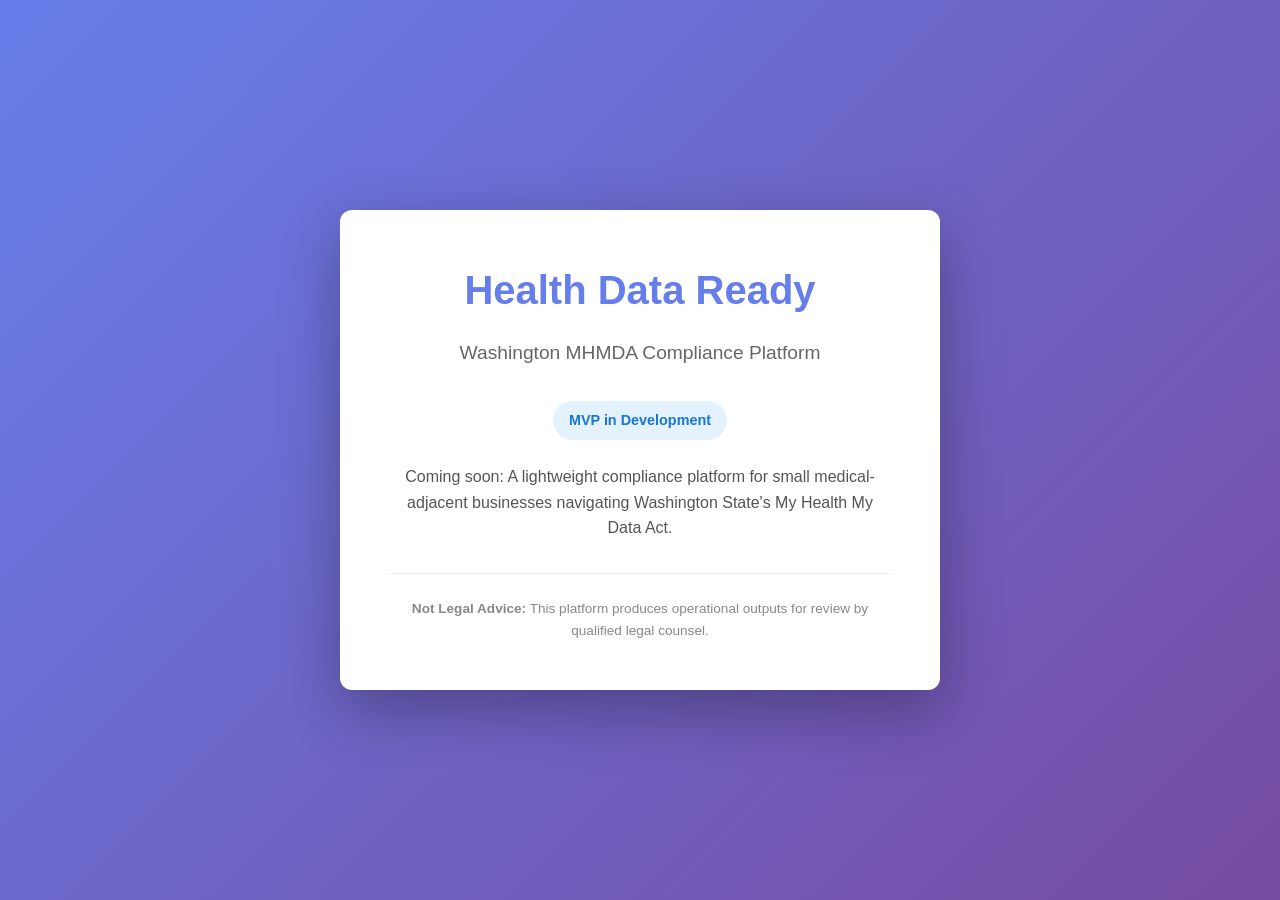
==== index.html @ f65fd146 "Initial commit: placeholder page and project scaffold" ====
<!DOCTYPE html>
<html lang="en">
<head>
    <meta charset="UTF-8">
    <meta name="viewport" content="width=device-width, initial-scale=1.0">
    <title>Health Data Ready</title>
    <style>
        * {
            margin: 0;
            padding: 0;
            box-sizing: border-box;
        }
        body {
            font-family: -apple-system, BlinkMacSystemFont, 'Segoe UI', Roboto, Oxygen, Ubuntu, sans-serif;
            line-height: 1.6;
            color: #333;
            min-height: 100vh;
            display: flex;
            flex-direction: column;
            align-items: center;
            justify-content: center;
            padding: 2rem;
            background: linear-gradient(135deg, #667eea 0%, #764ba2 100%);
        }
        .container {
            max-width: 600px;
            text-align: center;
            background: white;
            padding: 3rem;
            border-radius: 12px;
            box-shadow: 0 20px 60px rgba(0, 0, 0, 0.3);
        }
        h1 {
            font-size: 2.5rem;
            margin-bottom: 1rem;
            color: #667eea;
        }
        .tagline {
            font-size: 1.2rem;
            color: #666;
            margin-bottom: 2rem;
        }
        .status {
            display: inline-block;
            background: #e3f2fd;
            color: #1976d2;
            padding: 0.5rem 1rem;
            border-radius: 20px;
            font-size: 0.9rem;
            font-weight: 600;
            margin-bottom: 1.5rem;
        }
        p {
            color: #555;
            margin-bottom: 1.5rem;
        }
        .disclaimer {
            font-size: 0.85rem;
            color: #888;
            margin-top: 2rem;
            padding-top: 1.5rem;
            border-top: 1px solid #eee;
        }
    </style>
</head>
<body>
    <div class="container">
        <h1>Health Data Ready</h1>
        <p class="tagline">Washington MHMDA Compliance Platform</p>
        <span class="status">MVP in Development</span>
        <p>Coming soon: A lightweight compliance platform for small medical-adjacent businesses navigating Washington State's My Health My Data Act.</p>
        <div class="disclaimer">
            <strong>Not Legal Advice:</strong> This platform produces operational outputs for review by qualified legal counsel.
        </div>
    </div>
</body>
</html>
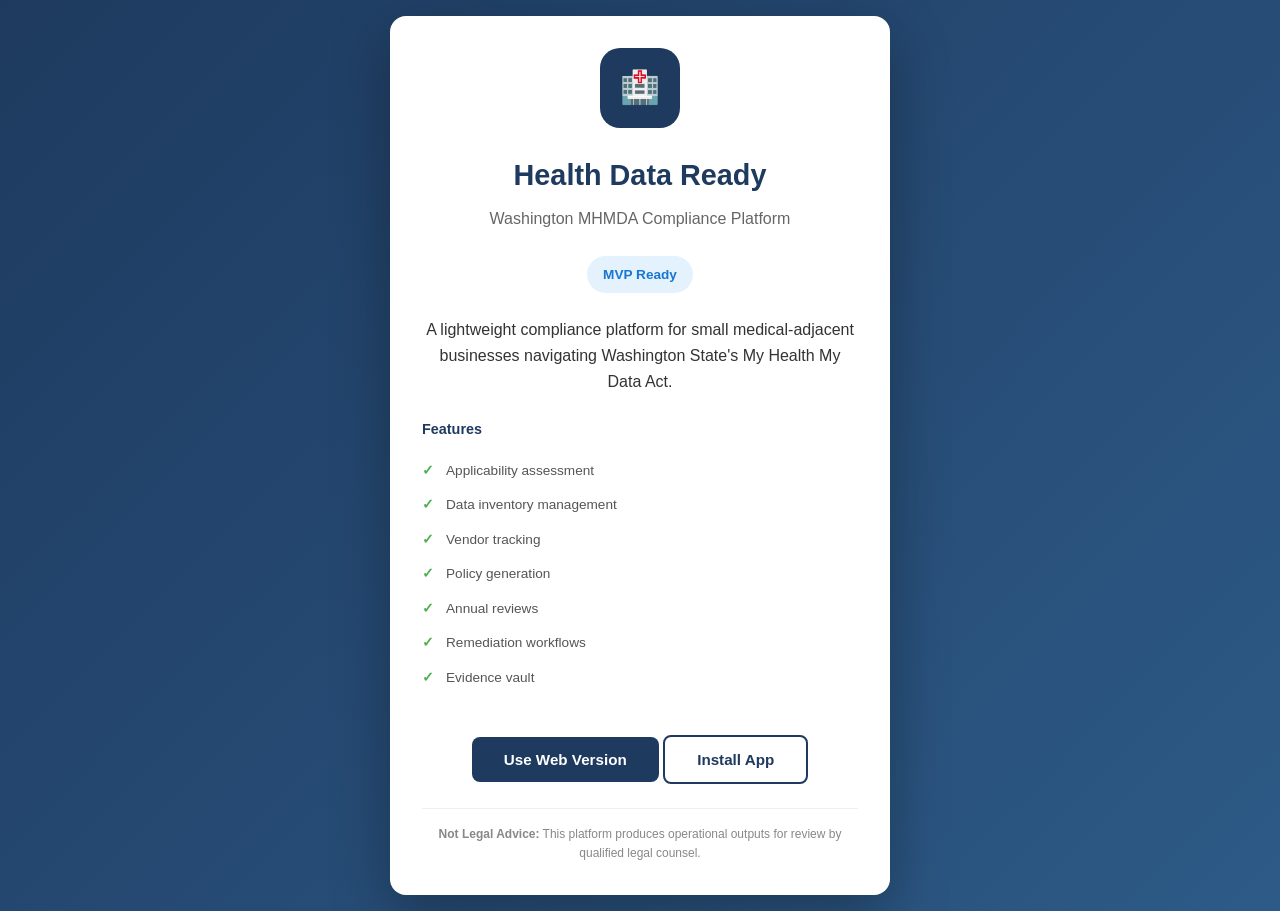
==== commit 88bc17be: "Add PWA configuration: manifest, service worker, updated index.html" ====
--- a/index.html
+++ b/index.html
@@ -2,13 +2,21 @@
 <html lang="en">
 <head>
     <meta charset="UTF-8">
-    <meta name="viewport" content="width=device-width, initial-scale=1.0">
+    <meta name="viewport" content="width=device-width, initial-scale=1.0, maximum-scale=1.0, user-scalable=no">
+    <meta name="theme-color" content="#1e3a5f">
+    <meta name="apple-mobile-web-app-capable" content="yes">
+    <meta name="apple-mobile-web-app-status-bar-style" content="black-translucent">
+    <meta name="mobile-web-app-capable" content="yes">
     <title>Health Data Ready</title>
+    <link rel="manifest" href="manifest.json">
+    <link rel="apple-touch-icon" href="icons/icon-192x192.png">
     <style>
         * {
             margin: 0;
             padding: 0;
             box-sizing: border-box;
+            -webkit-tap-highlight-color: transparent;
+            touch-action: manipulation;
         }
         body {
             font-family: -apple-system, BlinkMacSystemFont, 'Segoe UI', Roboto, Oxygen, Ubuntu, sans-serif;
@@ -19,26 +27,39 @@
             flex-direction: column;
             align-items: center;
             justify-content: center;
-            padding: 2rem;
-            background: linear-gradient(135deg, #667eea 0%, #764ba2 100%);
+            padding: 1rem;
+            background: linear-gradient(135deg, #1e3a5f 0%, #2d5a87 100%);
         }
         .container {
-            max-width: 600px;
+            width: 100%;
+            max-width: 500px;
             text-align: center;
             background: white;
-            padding: 3rem;
-            border-radius: 12px;
+            padding: 2rem;
+            border-radius: 16px;
             box-shadow: 0 20px 60px rgba(0, 0, 0, 0.3);
         }
+        .logo {
+            width: 80px;
+            height: 80px;
+            background: #1e3a5f;
+            border-radius: 20px;
+            margin: 0 auto 1.5rem;
+            display: flex;
+            align-items: center;
+            justify-content: center;
+            font-size: 2rem;
+            color: white;
+        }
         h1 {
-            font-size: 2.5rem;
-            margin-bottom: 1rem;
-            color: #667eea;
+            font-size: 1.8rem;
+            margin-bottom: 0.5rem;
+            color: #1e3a5f;
         }
         .tagline {
-            font-size: 1.2rem;
+            font-size: 1rem;
             color: #666;
-            margin-bottom: 2rem;
+            margin-bottom: 1.5rem;
         }
         .status {
             display: inline-block;
@@ -46,32 +67,169 @@
             color: #1976d2;
             padding: 0.5rem 1rem;
             border-radius: 20px;
-            font-size: 0.9rem;
+            font-size: 0.85rem;
             font-weight: 600;
             margin-bottom: 1.5rem;
         }
-        p {
+        .features {
+            text-align: left;
+            margin: 1.5rem 0;
+        }
+        .features h3 {
+            font-size: 0.9rem;
+            color: #1e3a5f;
+            margin-bottom: 0.75rem;
+        }
+        .features ul {
+            list-style: none;
+            font-size: 0.85rem;
             color: #555;
-            margin-bottom: 1.5rem;
+        }
+        .features li {
+            padding: 0.4rem 0;
+            padding-left: 1.5rem;
+            position: relative;
+        }
+        .features li::before {
+            content: "✓";
+            position: absolute;
+            left: 0;
+            color: #4caf50;
+            font-weight: bold;
+        }
+        .button {
+            display: inline-block;
+            background: #1e3a5f;
+            color: white;
+            padding: 0.875rem 2rem;
+            border-radius: 8px;
+            text-decoration: none;
+            font-weight: 600;
+            margin-top: 1rem;
+            font-size: 0.95rem;
+            transition: background 0.2s;
+            border: none;
+            cursor: pointer;
+            -webkit-appearance: none;
+        }
+        .button:hover {
+            background: #2d5a87;
+        }
+        .button.secondary {
+            background: transparent;
+            color: #1e3a5f;
+            border: 2px solid #1e3a5f;
+        }
+        .button.secondary:hover {
+            background: #e3f2fd;
         }
         .disclaimer {
-            font-size: 0.85rem;
+            font-size: 0.75rem;
             color: #888;
-            margin-top: 2rem;
-            padding-top: 1.5rem;
+            margin-top: 1.5rem;
+            padding-top: 1rem;
             border-top: 1px solid #eee;
+        }
+        .offline-banner {
+            display: none;
+            background: #ff9800;
+            color: white;
+            padding: 0.5rem;
+            font-size: 0.8rem;
+            border-radius: 8px;
+            margin-bottom: 1rem;
+        }
+        .offline-banner.visible {
+            display: block;
+        }
+        @media (display-mode: standalone) {
+            body {
+                padding-top: env(safe-area-inset-top);
+                padding-bottom: env(safe-area-inset-bottom);
+            }
         }
     </style>
 </head>
 <body>
     <div class="container">
+        <div class="offline-banner" id="offlineBanner">You're offline. Some features may be unavailable.</div>
+        
+        <div class="logo">🏥</div>
         <h1>Health Data Ready</h1>
         <p class="tagline">Washington MHMDA Compliance Platform</p>
-        <span class="status">MVP in Development</span>
-        <p>Coming soon: A lightweight compliance platform for small medical-adjacent businesses navigating Washington State's My Health My Data Act.</p>
+        <span class="status">MVP Ready</span>
+        
+        <p>A lightweight compliance platform for small medical-adjacent businesses navigating Washington State's My Health My Data Act.</p>
+        
+        <div class="features">
+            <h3>Features</h3>
+            <ul>
+                <li>Applicability assessment</li>
+                <li>Data inventory management</li>
+                <li>Vendor tracking</li>
+                <li>Policy generation</li>
+                <li>Annual reviews</li>
+                <li>Remediation workflows</li>
+                <li>Evidence vault</li>
+            </ul>
+        </div>
+        
+        <button class="button" onclick="showComingSoon()">Use Web Version</button>
+        <button class="button secondary" onclick="installApp()">Install App</button>
+        
         <div class="disclaimer">
             <strong>Not Legal Advice:</strong> This platform produces operational outputs for review by qualified legal counsel.
         </div>
     </div>
+
+    <script>
+        // Register Service Worker
+        if ('serviceWorker' in navigator) {
+            navigator.serviceWorker.register('sw.js')
+                .then(reg => console.log('SW registered'))
+                .catch(err => console.log('SW registration failed'));
+        }
+
+        // Online/offline detection
+        function updateConnectionStatus() {
+            const banner = document.getElementById('offlineBanner');
+            if (!navigator.onLine) {
+                banner.classList.add('visible');
+            } else {
+                banner.classList.remove('visible');
+            }
+        }
+        window.addEventListener('online', updateConnectionStatus);
+        window.addEventListener('offline', updateConnectionStatus);
+        updateConnectionStatus();
+
+        // PWA Install prompt
+        let deferredPrompt;
+        window.addEventListener('beforeinstallprompt', (e) => {
+            e.preventDefault();
+            deferredPrompt = e;
+        });
+
+        async function installApp() {
+            if (deferredPrompt) {
+                deferredPrompt.prompt();
+                const { outcome } = await deferredPrompt.userChoice;
+                deferredPrompt = null;
+            } else if (window.matchMedia('(display-mode: standalone)').matches) {
+                alert('App is already installed!');
+            } else {
+                alert('Install from browser menu → "Add to Home Screen"');
+            }
+        }
+
+        function showComingSoon() {
+            alert('Backend deployment required. API endpoints at /api/v1/');
+        }
+
+        // Prevent zoom on double-tap for better mobile UX
+        document.addEventListener('dblclick', function(event) {
+            event.preventDefault();
+        }, { passive: false });
+    </script>
 </body>
 </html>
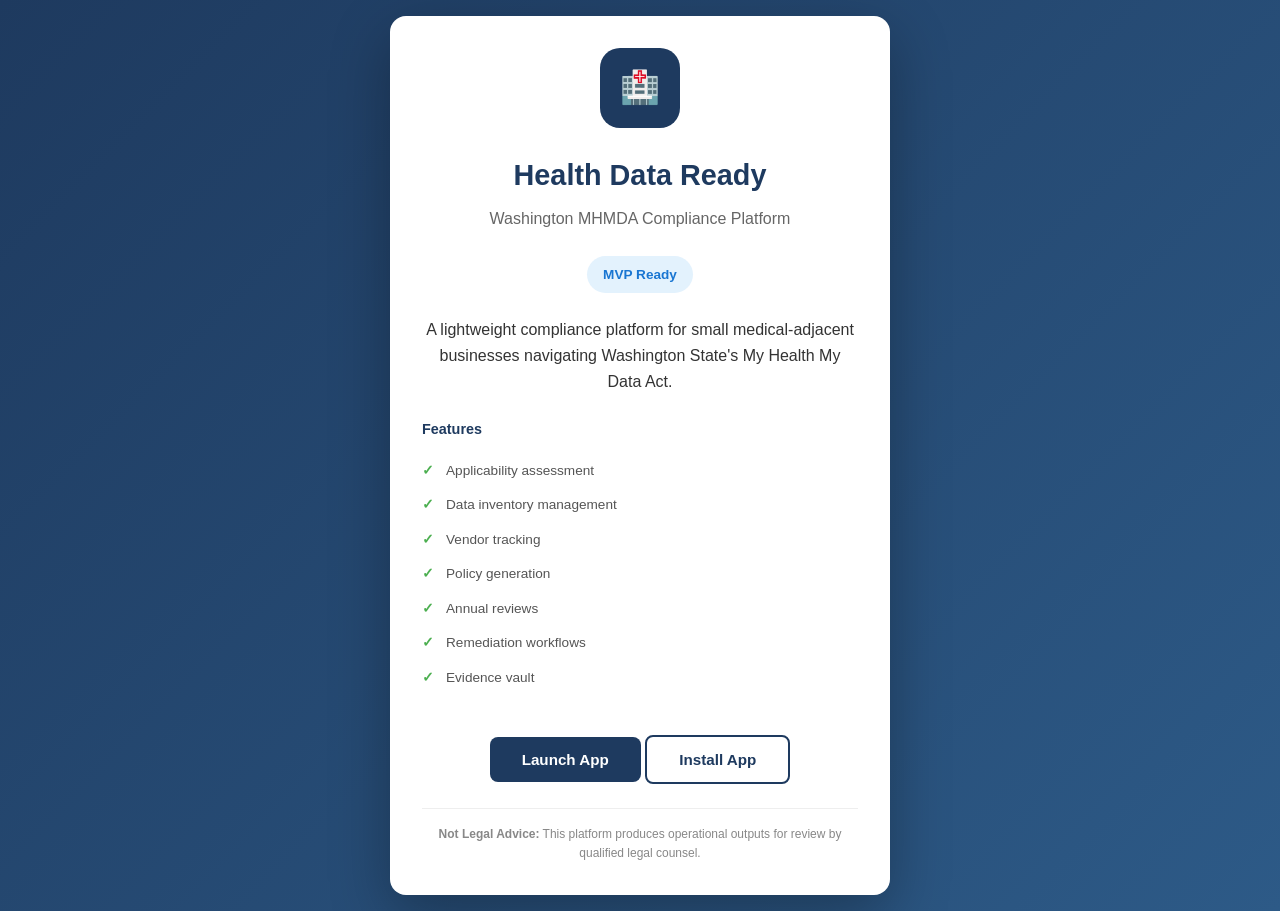
==== commit 80b4e052: "HDR-UI-002: Add authenticated dashboard shell with navigation - Build responsive dashboard layout wi" ====
--- a/index.html
+++ b/index.html
@@ -9,7 +9,8 @@
     <meta name="mobile-web-app-capable" content="yes">
     <title>Health Data Ready</title>
     <link rel="manifest" href="manifest.json">
-    <link rel="apple-touch-icon" href="icons/icon-192x192.png">
+    <link rel="apple-touch-icon" href="icons/icon-512x512.svg">
+    <link rel="icon" type="image/svg+xml" href="icons/icon-512x512.svg">
     <style>
         * {
             margin: 0;
@@ -174,7 +175,7 @@
             </ul>
         </div>
         
-        <button class="button" onclick="showComingSoon()">Use Web Version</button>
+        <button class="button" onclick="window.location.href='auth.html'">Launch App</button>
         <button class="button secondary" onclick="installApp()">Install App</button>
         
         <div class="disclaimer">
